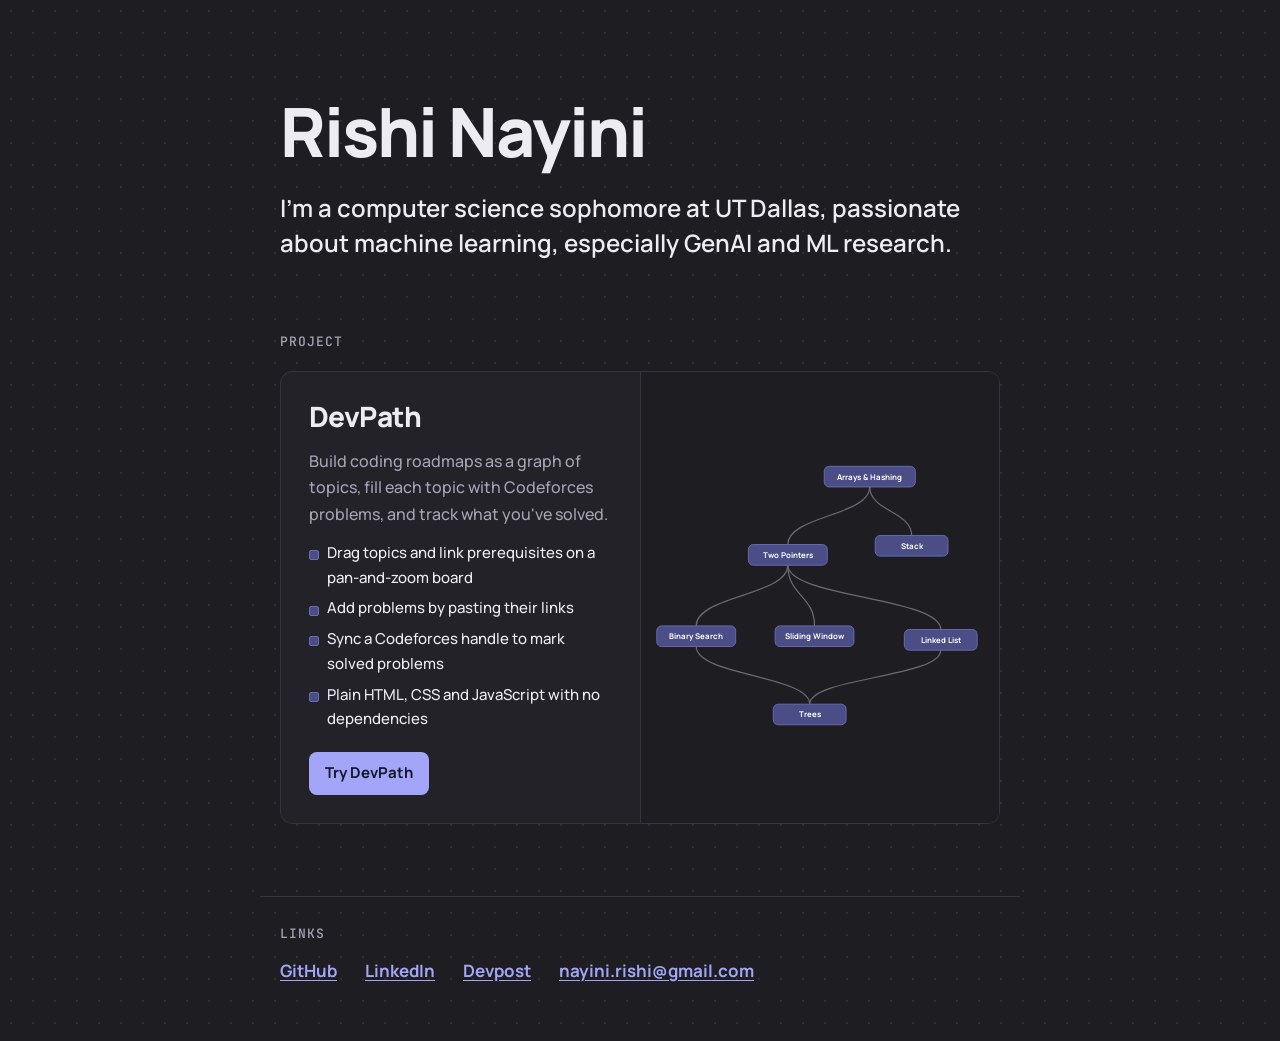
==== index.html @ 30f1c451 "Add portfolio homepage" ====
<!doctype html>
<html lang="en">
  <head>
    <meta charset="utf-8">
    <meta name="viewport" content="width=device-width, initial-scale=1, viewport-fit=cover">
    <title>Rishi Nayini</title>
    <meta name="description" content="Rishi Nayini is a computer science sophomore at UT Dallas, passionate about machine learning and GenAI/ML research.">
    <link rel="icon" href="data:image/svg+xml,%3Csvg xmlns='http://www.w3.org/2000/svg' viewBox='0 0 32 32'%3E%3Crect width='32' height='32' rx='8' fill='%234a4d86'/%3E%3Ctext x='16' y='21' font-family='monospace' font-size='13' font-weight='700' fill='%23fff' text-anchor='middle'%3ERN%3C/text%3E%3C/svg%3E">
    <link rel="preconnect" href="https://fonts.googleapis.com">
    <link rel="preconnect" href="https://fonts.gstatic.com" crossorigin>
    <link rel="stylesheet" href="https://fonts.googleapis.com/css2?family=JetBrains+Mono:wght@500&family=Manrope:wght@500;600;700;800&display=swap">
    <style>
      /* Layout: one narrow column on DevPath's dotted board, with the project as the one set-apart object. */
      :root {
        color-scheme: dark;
        --board: #1e1d22;
        --dot: #2f2e37;
        --surface: #232229;
        --line: #34333e;
        --text: #ececf2;
        --muted: #a5a4b5;
        --node: #4a4d86;
        --node-edge: #6a6eb4;
        --link: #6c6b74;
        --accent: #a3a6f8;
        --font: 'Manrope', system-ui, -apple-system, 'Segoe UI', sans-serif;
        --mono: 'JetBrains Mono', ui-monospace, 'SFMono-Regular', Menlo, monospace;
      }

      * { box-sizing: border-box; }
      body {
        margin: 0;
        background-color: var(--board);
        background-image: radial-gradient(var(--dot) 1px, transparent 1px);
        background-size: 22px 22px;
        color: var(--text);
        font: 500 17px/1.65 var(--font);
        -webkit-font-smoothing: antialiased;
      }
      a { color: var(--accent); text-underline-offset: 3px; }
      a:hover { color: var(--text); }
      :focus-visible { outline: 2px solid var(--accent); outline-offset: 3px; border-radius: 3px; }

      main, footer {
        display: grid;
        grid-template-columns: minmax(0, 1fr);
        width: 100%;
        max-width: 760px;
        margin-inline: auto;
        padding-left: max(20px, env(safe-area-inset-left, 0px));
        padding-right: max(20px, env(safe-area-inset-right, 0px));
      }
      main { gap: 72px; padding-block: 96px 72px; }

      h1, h2, h3, p { margin: 0; }
      h1 {
        font-size: clamp(44px, 9vw, 68px);
        font-weight: 800;
        line-height: 1.05;
        letter-spacing: -0.03em;
      }
      h2 {
        font: 500 13px/1.4 var(--mono);
        letter-spacing: 0.08em;
        text-transform: uppercase;
        color: var(--muted);
      }
      h3 { font-size: 28px; font-weight: 800; line-height: 1.2; letter-spacing: -0.02em; }

      .intro { display: grid; gap: 24px; }
      .lede { max-width: 32em; font-size: clamp(20px, 3.4vw, 24px); line-height: 1.45; font-weight: 600; text-wrap: pretty; }

      .work { display: grid; gap: 20px; }
      .project {
        display: grid;
        grid-template-columns: minmax(0, 1fr) minmax(0, 1fr);
        background: var(--surface);
        border: 1px solid var(--line);
        border-radius: 12px;
        overflow: hidden;
      }
      .project-copy { display: grid; align-content: start; gap: 14px; padding: 28px; min-width: 0; }
      .project-copy p { font-size: 16px; color: var(--muted); }
      .project-copy ul { display: grid; gap: 6px; margin: 0; padding: 0; list-style: none; font-size: 15px; }
      .project-copy li { padding-left: 18px; position: relative; }
      .project-copy li::before {
        content: "";
        position: absolute;
        left: 0;
        top: 0.62em;
        width: 8px;
        height: 8px;
        border-radius: 2px;
        background: var(--node);
        border: 1px solid var(--node-edge);
      }
      .open {
        justify-self: start;
        margin-top: 6px;
        padding: 9px 16px;
        border-radius: 8px;
        background: var(--accent);
        color: #14142b;
        font-size: 15px;
        font-weight: 700;
        text-decoration: none;
      }
      .open:hover { background: var(--text); color: #14142b; }

      .graph {
        display: block;
        width: 100%;
        height: 100%;
        min-height: 280px;
        background: var(--board);
        border-left: 1px solid var(--line);
      }
      .graph path { fill: none; stroke: var(--link); stroke-width: 2; }
      .graph rect { fill: var(--node); stroke: var(--node-edge); stroke-width: 1.5; }
      .graph text { fill: #fff; font: 700 13px var(--font); text-anchor: middle; dominant-baseline: central; }

      footer { gap: 14px; padding-block: 28px 56px; border-top: 1px solid var(--line); }
      .links { display: flex; flex-wrap: wrap; gap: 8px 28px; margin: 0; padding: 0; list-style: none; font-weight: 700; }
      .links li { min-width: 0; overflow-wrap: anywhere; }

      @media (max-width: 680px) {
        main { gap: 56px; padding-block: 64px 56px; }
        .project { grid-template-columns: minmax(0, 1fr); }
        .graph { height: auto; min-height: 0; border-left: 0; border-top: 1px solid var(--line); }
      }
    </style>
  </head>
  <body>
    <main>
      <section class="intro">
        <h1>Rishi Nayini</h1>
        <p class="lede">I'm a computer science sophomore at UT Dallas, passionate about machine learning, especially GenAI and ML research.</p>
      </section>

      <section class="work" aria-labelledby="project-heading">
        <h2 id="project-heading">Project</h2>
        <article class="project">
          <div class="project-copy">
            <h3>DevPath</h3>
            <p>Build coding roadmaps as a graph of topics, fill each topic with Codeforces problems, and track what you've solved.</p>
            <ul>
              <li>Drag topics and link prerequisites on a pan-and-zoom board</li>
              <li>Add problems by pasting their links</li>
              <li>Sync a Codeforces handle to mark solved problems</li>
              <li>Plain HTML, CSS and JavaScript with no dependencies</li>
            </ul>
            <a class="open" href="./devpath/">Try DevPath</a>
          </div>
          <svg class="graph" viewBox="170 76 590 460" preserveAspectRatio="xMidYMid meet" role="img" aria-label="Part of DevPath's example roadmap: Arrays and Hashing leads to Stack and Two Pointers, which lead on to Binary Search, Sliding Window, Linked List and Trees.">
            <path d="M547 124C547 172 412 171 412 219"/>
            <path d="M547 124C547 164 616 164 616 204"/>
            <path d="M412 253C412 303 261 303 261 353"/>
            <path d="M412 253C412 303 456 303 456 353"/>
            <path d="M412 253C412 306 664 306 664 359"/>
            <path d="M261 387C261 435 448 435 448 482"/>
            <path d="M664 393C664 438 448 438 448 482"/>
            <g>
              <rect x="472" y="90" width="150" height="34" rx="8"/><text x="547" y="107">Arrays &amp; Hashing</text>
              <rect x="556" y="204" width="120" height="34" rx="8"/><text x="616" y="221">Stack</text>
              <rect x="347" y="219" width="130" height="34" rx="8"/><text x="412" y="236">Two Pointers</text>
              <rect x="196" y="353" width="130" height="34" rx="8"/><text x="261" y="370">Binary Search</text>
              <rect x="391" y="353" width="130" height="34" rx="8"/><text x="456" y="370">Sliding Window</text>
              <rect x="604" y="359" width="120" height="34" rx="8"/><text x="664" y="376">Linked List</text>
              <rect x="388" y="482" width="120" height="34" rx="8"/><text x="448" y="499">Trees</text>
            </g>
          </svg>
        </article>
      </section>
    </main>

    <footer>
      <h2>Links</h2>
      <ul class="links">
        <li><a href="https://github.com/rishinayini">GitHub</a></li>
        <li><a href="https://www.linkedin.com/in/rishi-nayini/">LinkedIn</a></li>
        <li><a href="https://devpost.com/nayini-rishi">Devpost</a></li>
        <li><a href="mailto:nayini.rishi@gmail.com">nayini.rishi@gmail.com</a></li>
      </ul>
    </footer>
  </body>
</html>
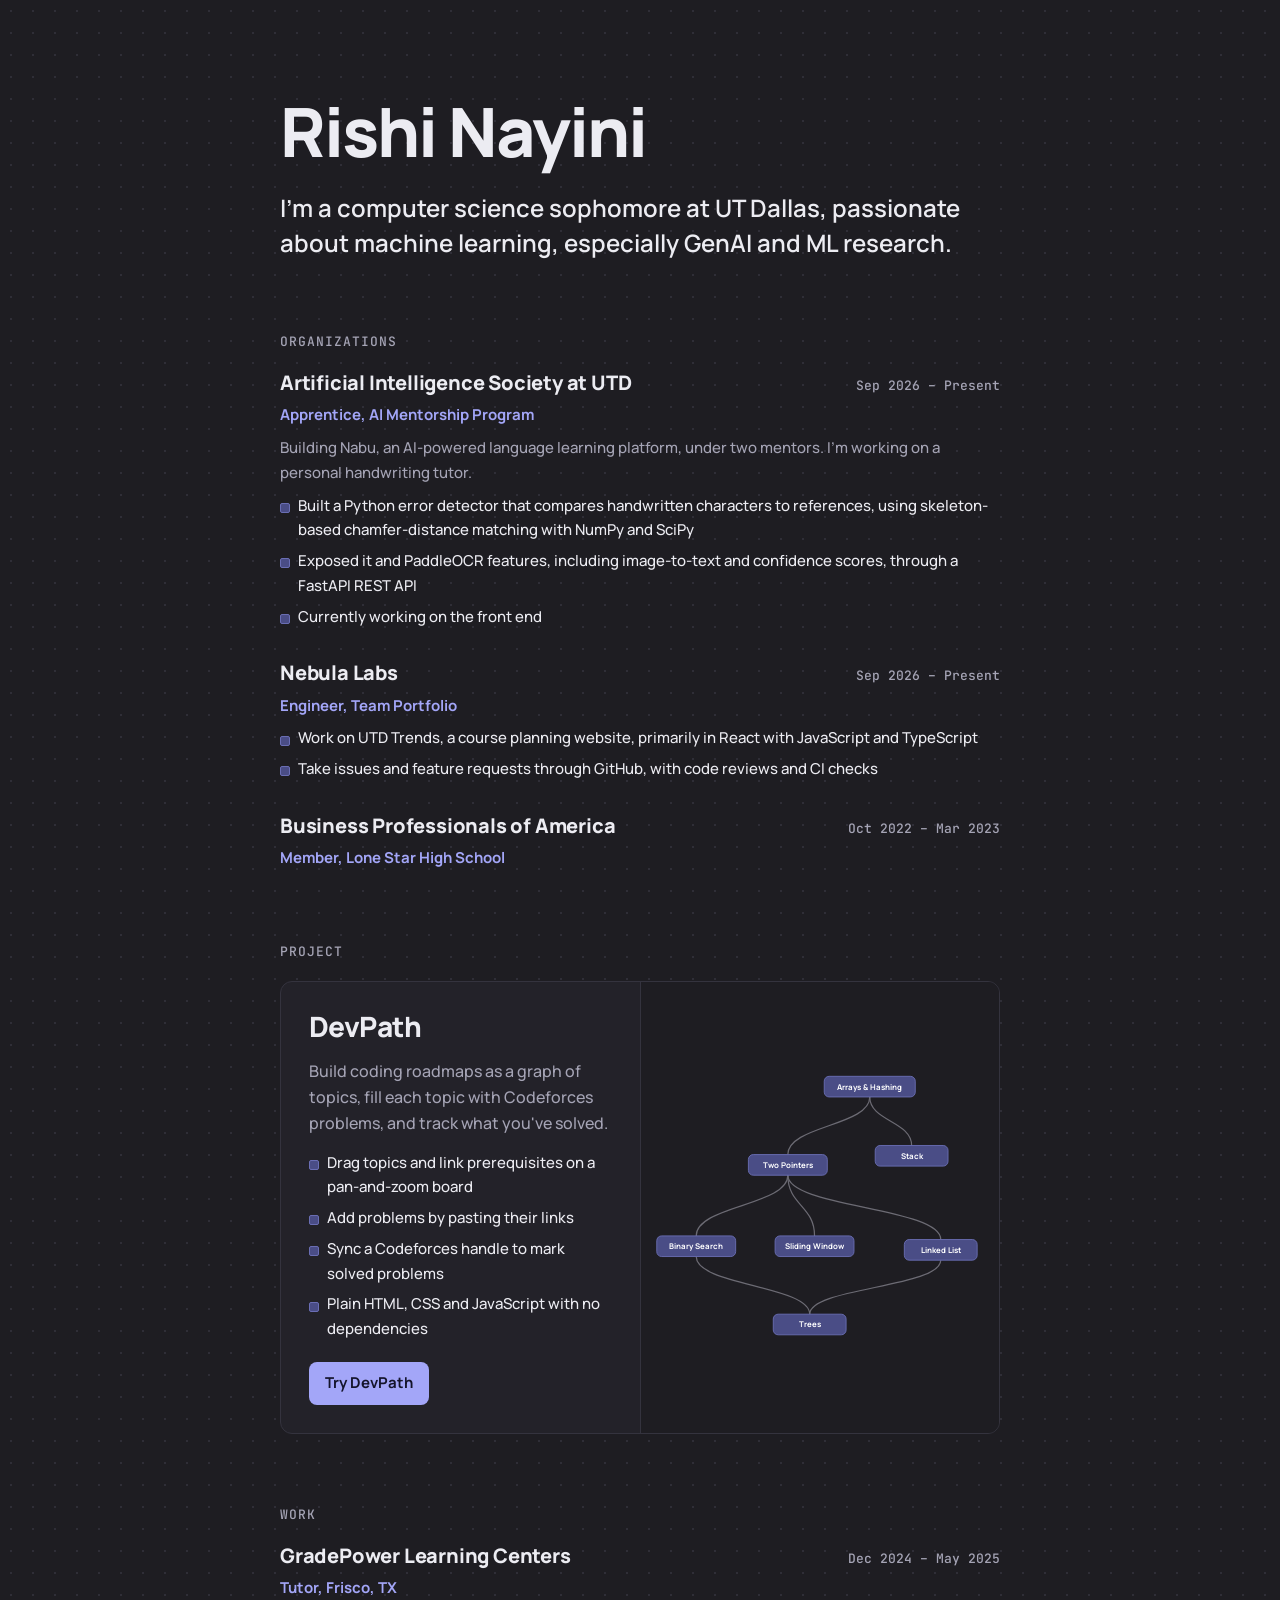
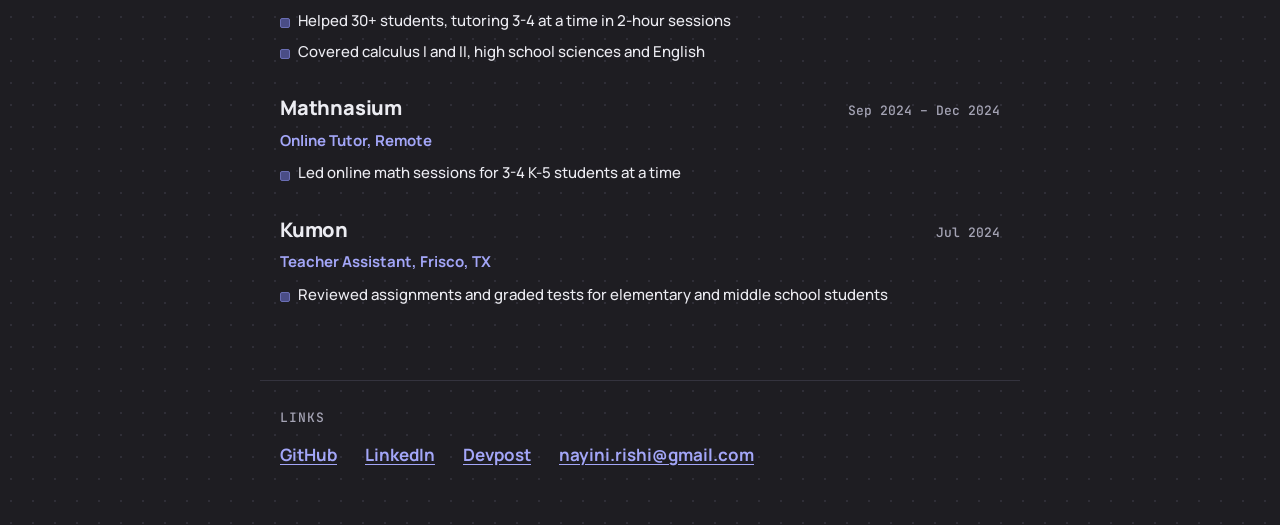
==== commit 104a4960: "Add organizations and work experience" ====
--- a/index.html
+++ b/index.html
@@ -81,9 +81,9 @@
       }
       .project-copy { display: grid; align-content: start; gap: 14px; padding: 28px; min-width: 0; }
       .project-copy p { font-size: 16px; color: var(--muted); }
-      .project-copy ul { display: grid; gap: 6px; margin: 0; padding: 0; list-style: none; font-size: 15px; }
-      .project-copy li { padding-left: 18px; position: relative; }
-      .project-copy li::before {
+      .points { display: grid; gap: 6px; margin: 0; padding: 0; list-style: none; font-size: 15px; }
+      .points li { padding-left: 18px; position: relative; }
+      .points li::before {
         content: "";
         position: absolute;
         left: 0;
@@ -119,6 +119,14 @@
       .graph rect { fill: var(--node); stroke: var(--node-edge); stroke-width: 1.5; }
       .graph text { fill: #fff; font: 700 13px var(--font); text-anchor: middle; dominant-baseline: central; }
 
+      .entries { display: grid; gap: 32px; }
+      .entry { display: grid; gap: 8px; min-width: 0; }
+      .entry-head { display: flex; flex-wrap: wrap; align-items: baseline; justify-content: space-between; gap: 2px 20px; }
+      .entry-head h3 { font-size: 20px; letter-spacing: -0.01em; }
+      .when { font: 500 13px/1.4 var(--mono); color: var(--muted); }
+      .role { font-size: 15px; font-weight: 700; color: var(--accent); }
+      .note { font-size: 15px; color: var(--muted); }
+
       footer { gap: 14px; padding-block: 28px 56px; border-top: 1px solid var(--line); }
       .links { display: flex; flex-wrap: wrap; gap: 8px 28px; margin: 0; padding: 0; list-style: none; font-weight: 700; }
       .links li { min-width: 0; overflow-wrap: anywhere; }
@@ -137,13 +145,50 @@
         <p class="lede">I'm a computer science sophomore at UT Dallas, passionate about machine learning, especially GenAI and ML research.</p>
       </section>
 
+      <section class="work" aria-labelledby="organizations-heading">
+        <h2 id="organizations-heading">Organizations</h2>
+        <div class="entries">
+          <article class="entry">
+            <div class="entry-head">
+              <h3>Artificial Intelligence Society at UTD</h3>
+              <p class="when">Sep 2026 – Present</p>
+            </div>
+            <p class="role">Apprentice, AI Mentorship Program</p>
+            <p class="note">Building Nabu, an AI-powered language learning platform, under two mentors. I'm working on a personal handwriting tutor.</p>
+            <ul class="points">
+              <li>Built a Python error detector that compares handwritten characters to references, using skeleton-based chamfer-distance matching with NumPy and SciPy</li>
+              <li>Exposed it and PaddleOCR features, including image-to-text and confidence scores, through a FastAPI REST API</li>
+              <li>Currently working on the front end</li>
+            </ul>
+          </article>
+          <article class="entry">
+            <div class="entry-head">
+              <h3>Nebula Labs</h3>
+              <p class="when">Sep 2026 – Present</p>
+            </div>
+            <p class="role">Engineer, Team Portfolio</p>
+            <ul class="points">
+              <li>Work on UTD Trends, a course planning website, primarily in React with JavaScript and TypeScript</li>
+              <li>Take issues and feature requests through GitHub, with code reviews and CI checks</li>
+            </ul>
+          </article>
+          <article class="entry">
+            <div class="entry-head">
+              <h3>Business Professionals of America</h3>
+              <p class="when">Oct 2022 – Mar 2023</p>
+            </div>
+            <p class="role">Member, Lone Star High School</p>
+          </article>
+        </div>
+      </section>
+
       <section class="work" aria-labelledby="project-heading">
         <h2 id="project-heading">Project</h2>
         <article class="project">
           <div class="project-copy">
             <h3>DevPath</h3>
             <p>Build coding roadmaps as a graph of topics, fill each topic with Codeforces problems, and track what you've solved.</p>
-            <ul>
+            <ul class="points">
               <li>Drag topics and link prerequisites on a pan-and-zoom board</li>
               <li>Add problems by pasting their links</li>
               <li>Sync a Codeforces handle to mark solved problems</li>
@@ -171,6 +216,43 @@
           </svg>
         </article>
       </section>
+
+      <section class="work" aria-labelledby="work-heading">
+        <h2 id="work-heading">Work</h2>
+        <div class="entries">
+          <article class="entry">
+            <div class="entry-head">
+              <h3>GradePower Learning Centers</h3>
+              <p class="when">Dec 2024 – May 2025</p>
+            </div>
+            <p class="role">Tutor, Frisco, TX</p>
+            <ul class="points">
+              <li>Helped 30+ students, tutoring 3-4 at a time in 2-hour sessions</li>
+              <li>Covered calculus I and II, high school sciences and English</li>
+            </ul>
+          </article>
+          <article class="entry">
+            <div class="entry-head">
+              <h3>Mathnasium</h3>
+              <p class="when">Sep 2024 – Dec 2024</p>
+            </div>
+            <p class="role">Online Tutor, Remote</p>
+            <ul class="points">
+              <li>Led online math sessions for 3-4 K-5 students at a time</li>
+            </ul>
+          </article>
+          <article class="entry">
+            <div class="entry-head">
+              <h3>Kumon</h3>
+              <p class="when">Jul 2024</p>
+            </div>
+            <p class="role">Teacher Assistant, Frisco, TX</p>
+            <ul class="points">
+              <li>Reviewed assignments and graded tests for elementary and middle school students</li>
+            </ul>
+          </article>
+        </div>
+      </section>
     </main>
 
     <footer>
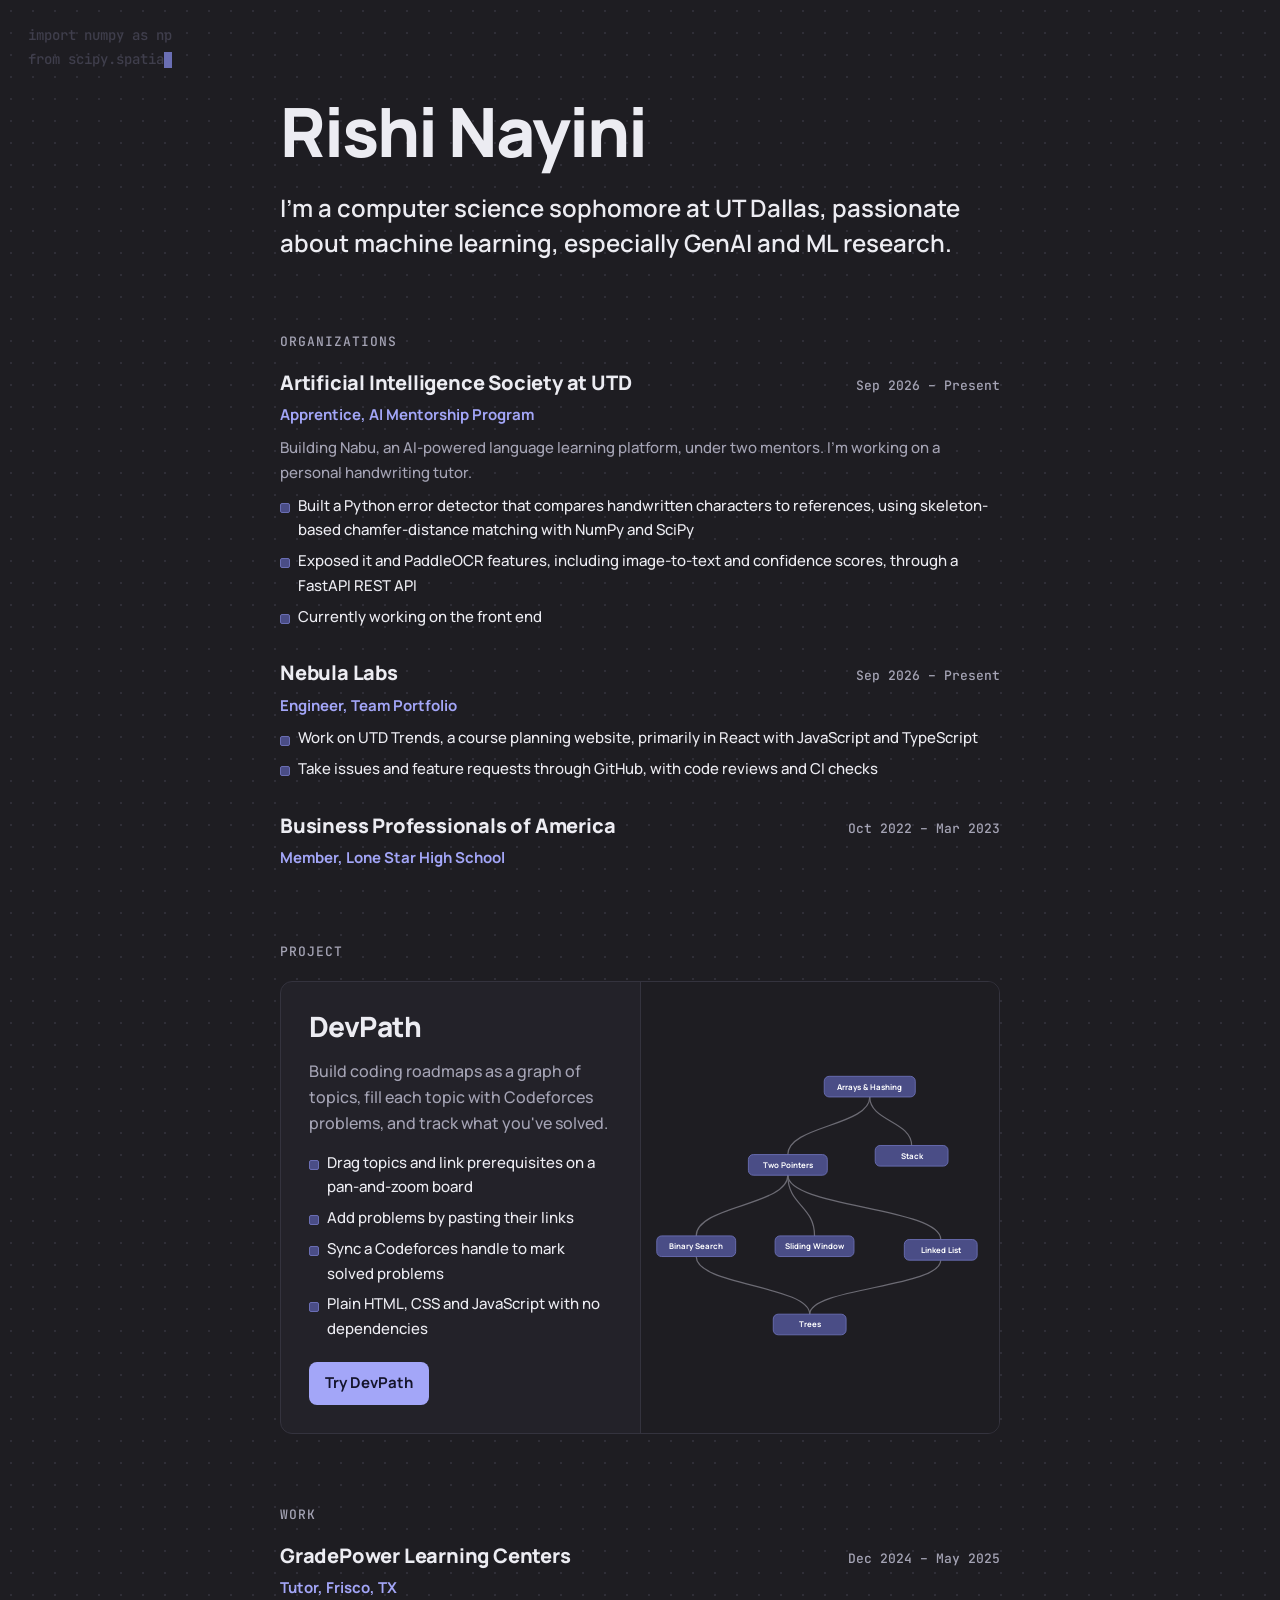
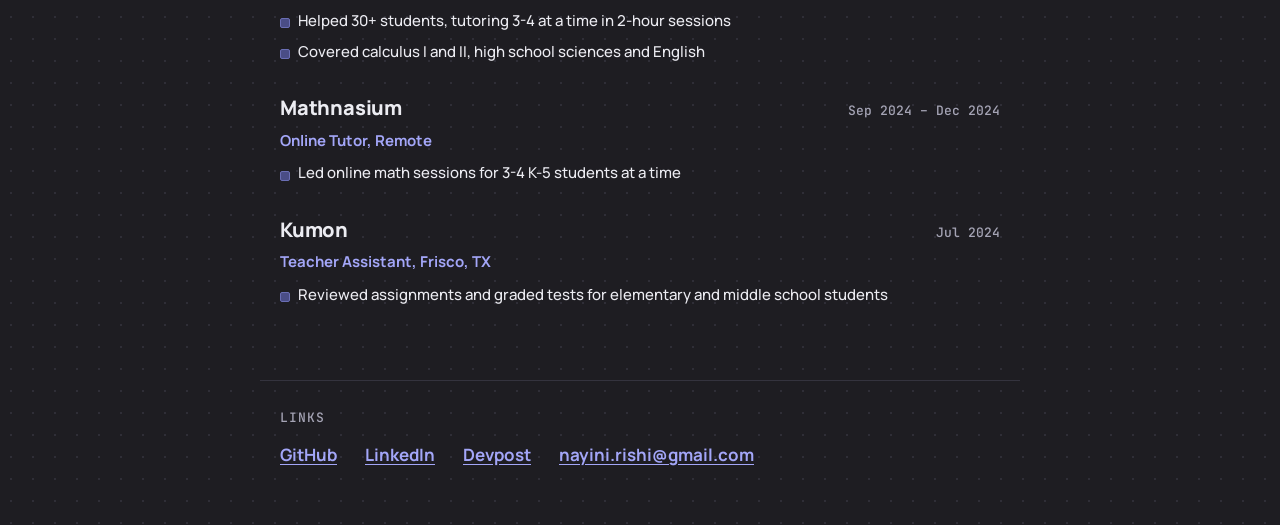
==== commit c0b36568: "Add animations and typing code background" ====
--- a/index.html
+++ b/index.html
@@ -22,6 +22,7 @@
         --node: #4a4d86;
         --node-edge: #6a6eb4;
         --link: #6c6b74;
+        --code: #3f3e4c;
         --accent: #a3a6f8;
         --font: 'Manrope', system-ui, -apple-system, 'Segoe UI', sans-serif;
         --mono: 'JetBrains Mono', ui-monospace, 'SFMono-Regular', Menlo, monospace;
@@ -41,7 +42,31 @@
       a:hover { color: var(--text); }
       :focus-visible { outline: 2px solid var(--accent); outline-offset: 3px; border-radius: 3px; }
 
+      .code-bg {
+        position: fixed;
+        inset: 0;
+        z-index: 0;
+        margin: 0;
+        padding: 24px 28px;
+        overflow: hidden;
+        pointer-events: none;
+        color: var(--code);
+        font: 500 14px/1.7 var(--mono);
+        white-space: pre;
+      }
+      .caret {
+        display: inline-block;
+        width: 8px;
+        height: 1.1em;
+        vertical-align: text-bottom;
+        background: var(--node-edge);
+        animation: blink 1s step-end infinite;
+      }
+      @keyframes blink { 50% { opacity: 0; } }
+
       main, footer {
+        position: relative;
+        z-index: 1;
         display: grid;
         grid-template-columns: minmax(0, 1fr);
         width: 100%;
@@ -105,7 +130,14 @@
         font-weight: 700;
         text-decoration: none;
       }
-      .open:hover { background: var(--text); color: #14142b; }
+      .open { transition: background-color 0.2s ease, transform 0.2s ease; }
+      .open:hover { background: var(--text); color: #14142b; transform: translateY(-2px); }
+
+      /* The script only sets .pending when motion is allowed, so the page is complete without it. */
+      .reveal {
+        transition: opacity 0.6s ease var(--d, 0ms), transform 0.6s cubic-bezier(0.2, 0.7, 0.2, 1) var(--d, 0ms);
+      }
+      .reveal.pending { opacity: 0; transform: translateY(16px); }
 
       .graph {
         display: block;
@@ -115,8 +147,22 @@
         background: var(--board);
         border-left: 1px solid var(--line);
       }
-      .graph path { fill: none; stroke: var(--link); stroke-width: 2; }
+      .graph path {
+        fill: none;
+        stroke: var(--link);
+        stroke-width: 2;
+        stroke-dasharray: 1;
+        stroke-dashoffset: 0;
+        transition: stroke-dashoffset 0.5s ease var(--d, 0ms);
+      }
       .graph rect { fill: var(--node); stroke: var(--node-edge); stroke-width: 1.5; }
+      .graph .node {
+        transform-box: fill-box;
+        transform-origin: center;
+        transition: opacity 0.35s ease var(--d, 0ms), transform 0.35s cubic-bezier(0.2, 0.9, 0.3, 1.3) var(--d, 0ms);
+      }
+      .graph.pending path { stroke-dashoffset: 1; }
+      .graph.pending .node { opacity: 0; transform: scale(0.8); }
       .graph text { fill: #fff; font: 700 13px var(--font); text-anchor: middle; dominant-baseline: central; }
 
       .entries { display: grid; gap: 32px; }
@@ -131,6 +177,12 @@
       .links { display: flex; flex-wrap: wrap; gap: 8px 28px; margin: 0; padding: 0; list-style: none; font-weight: 700; }
       .links li { min-width: 0; overflow-wrap: anywhere; }
 
+      @media (prefers-reduced-motion: reduce) {
+        .open { transition: none; }
+        .open:hover { transform: none; }
+        .caret { animation: none; }
+      }
+
       @media (max-width: 680px) {
         main { gap: 56px; padding-block: 64px 56px; }
         .project { grid-template-columns: minmax(0, 1fr); }
@@ -139,6 +191,8 @@
     </style>
   </head>
   <body>
+    <pre class="code-bg" aria-hidden="true"><span id="typed"></span><span class="caret"></span></pre>
+
     <main>
       <section class="intro">
         <h1>Rishi Nayini</h1>
@@ -197,22 +251,20 @@
             <a class="open" href="./devpath/">Try DevPath</a>
           </div>
           <svg class="graph" viewBox="170 76 590 460" preserveAspectRatio="xMidYMid meet" role="img" aria-label="Part of DevPath's example roadmap: Arrays and Hashing leads to Stack and Two Pointers, which lead on to Binary Search, Sliding Window, Linked List and Trees.">
-            <path d="M547 124C547 172 412 171 412 219"/>
-            <path d="M547 124C547 164 616 164 616 204"/>
-            <path d="M412 253C412 303 261 303 261 353"/>
-            <path d="M412 253C412 303 456 303 456 353"/>
-            <path d="M412 253C412 306 664 306 664 359"/>
-            <path d="M261 387C261 435 448 435 448 482"/>
-            <path d="M664 393C664 438 448 438 448 482"/>
-            <g>
-              <rect x="472" y="90" width="150" height="34" rx="8"/><text x="547" y="107">Arrays &amp; Hashing</text>
-              <rect x="556" y="204" width="120" height="34" rx="8"/><text x="616" y="221">Stack</text>
-              <rect x="347" y="219" width="130" height="34" rx="8"/><text x="412" y="236">Two Pointers</text>
-              <rect x="196" y="353" width="130" height="34" rx="8"/><text x="261" y="370">Binary Search</text>
-              <rect x="391" y="353" width="130" height="34" rx="8"/><text x="456" y="370">Sliding Window</text>
-              <rect x="604" y="359" width="120" height="34" rx="8"/><text x="664" y="376">Linked List</text>
-              <rect x="388" y="482" width="120" height="34" rx="8"/><text x="448" y="499">Trees</text>
-            </g>
+            <path pathLength="1" style="--d:150ms" d="M547 124C547 172 412 171 412 219"/>
+            <path pathLength="1" style="--d:150ms" d="M547 124C547 164 616 164 616 204"/>
+            <path pathLength="1" style="--d:700ms" d="M412 253C412 303 261 303 261 353"/>
+            <path pathLength="1" style="--d:700ms" d="M412 253C412 303 456 303 456 353"/>
+            <path pathLength="1" style="--d:700ms" d="M412 253C412 306 664 306 664 359"/>
+            <path pathLength="1" style="--d:1250ms" d="M261 387C261 435 448 435 448 482"/>
+            <path pathLength="1" style="--d:1250ms" d="M664 393C664 438 448 438 448 482"/>
+            <g class="node"><rect x="472" y="90" width="150" height="34" rx="8"/><text x="547" y="107">Arrays &amp; Hashing</text></g>
+            <g class="node" style="--d:550ms"><rect x="556" y="204" width="120" height="34" rx="8"/><text x="616" y="221">Stack</text></g>
+            <g class="node" style="--d:550ms"><rect x="347" y="219" width="130" height="34" rx="8"/><text x="412" y="236">Two Pointers</text></g>
+            <g class="node" style="--d:1100ms"><rect x="196" y="353" width="130" height="34" rx="8"/><text x="261" y="370">Binary Search</text></g>
+            <g class="node" style="--d:1100ms"><rect x="391" y="353" width="130" height="34" rx="8"/><text x="456" y="370">Sliding Window</text></g>
+            <g class="node" style="--d:1100ms"><rect x="604" y="359" width="120" height="34" rx="8"/><text x="664" y="376">Linked List</text></g>
+            <g class="node" style="--d:1650ms"><rect x="388" y="482" width="120" height="34" rx="8"/><text x="448" y="499">Trees</text></g>
           </svg>
         </article>
       </section>
@@ -264,5 +316,89 @@
         <li><a href="mailto:nayini.rishi@gmail.com">nayini.rishi@gmail.com</a></li>
       </ul>
     </footer>
+
+    <script>
+      const reducedMotion = matchMedia('(prefers-reduced-motion: reduce)').matches;
+
+      const snippets = [
+`import numpy as np
+from scipy.spatial import cKDTree
+
+def chamfer_distance(a, b):
+    d_ab, _ = cKDTree(b).query(a)
+    d_ba, _ = cKDTree(a).query(b)
+    return d_ab.mean() + d_ba.mean()
+`,
+`import torch
+import torch.nn.functional as F
+
+def attention(q, k, v):
+    scores = q @ k.transpose(-2, -1) / k.size(-1) ** 0.5
+    return F.softmax(scores, dim=-1) @ v
+`,
+`for epoch in range(epochs):
+    for x, y in loader:
+        loss = F.cross_entropy(model(x), y)
+        optimizer.zero_grad()
+        loss.backward()
+        optimizer.step()
+    print(f"epoch {epoch}: loss {loss.item():.4f}")
+`,
+      ];
+
+      const typed = document.getElementById('typed');
+      if (reducedMotion) {
+        typed.textContent = snippets.join('\n');
+      } else {
+        let text = '';
+        let snippet = 0;
+        let char = 0;
+
+        const type = () => {
+          const source = snippets[snippet];
+          const next = source[char++];
+          text += next;
+
+          // Only keep the lines that fit, so old code scrolls off the top.
+          const maxLines = Math.max(4, Math.floor((innerHeight - 48) / 24) - 1);
+          const lines = text.split('\n');
+          if (lines.length > maxLines) text = lines.slice(-maxLines).join('\n');
+          typed.textContent = text;
+
+          if (char < source.length) {
+            setTimeout(type, next === '\n' ? 220 : 25 + Math.random() * 45);
+            return;
+          }
+          text += '\n';
+          snippet = (snippet + 1) % snippets.length;
+          char = 0;
+          setTimeout(type, 1200);
+        };
+        type();
+      }
+
+      if ('IntersectionObserver' in window && !reducedMotion) {
+        const reveals = document.querySelectorAll('h1, .lede, h2, .project, .entry, .links');
+        reveals.forEach((el) => el.classList.add('reveal', 'pending'));
+
+        const revealObserver = new IntersectionObserver((seen) => {
+          seen.filter((e) => e.isIntersecting).forEach((e, i) => {
+            e.target.style.setProperty('--d', `${i * 90}ms`);
+            e.target.classList.remove('pending');
+            revealObserver.unobserve(e.target);
+          });
+        }, { threshold: 0.1 });
+        reveals.forEach((el) => revealObserver.observe(el));
+
+        const graph = document.querySelector('.graph');
+        graph.classList.add('pending');
+        const graphObserver = new IntersectionObserver(([e]) => {
+          if (!e.isIntersecting) return;
+          graph.classList.remove('pending');
+          graphObserver.disconnect();
+        }, { threshold: 0.4 });
+        graphObserver.observe(graph);
+      }
+    </script>
   </body>
 </html>
